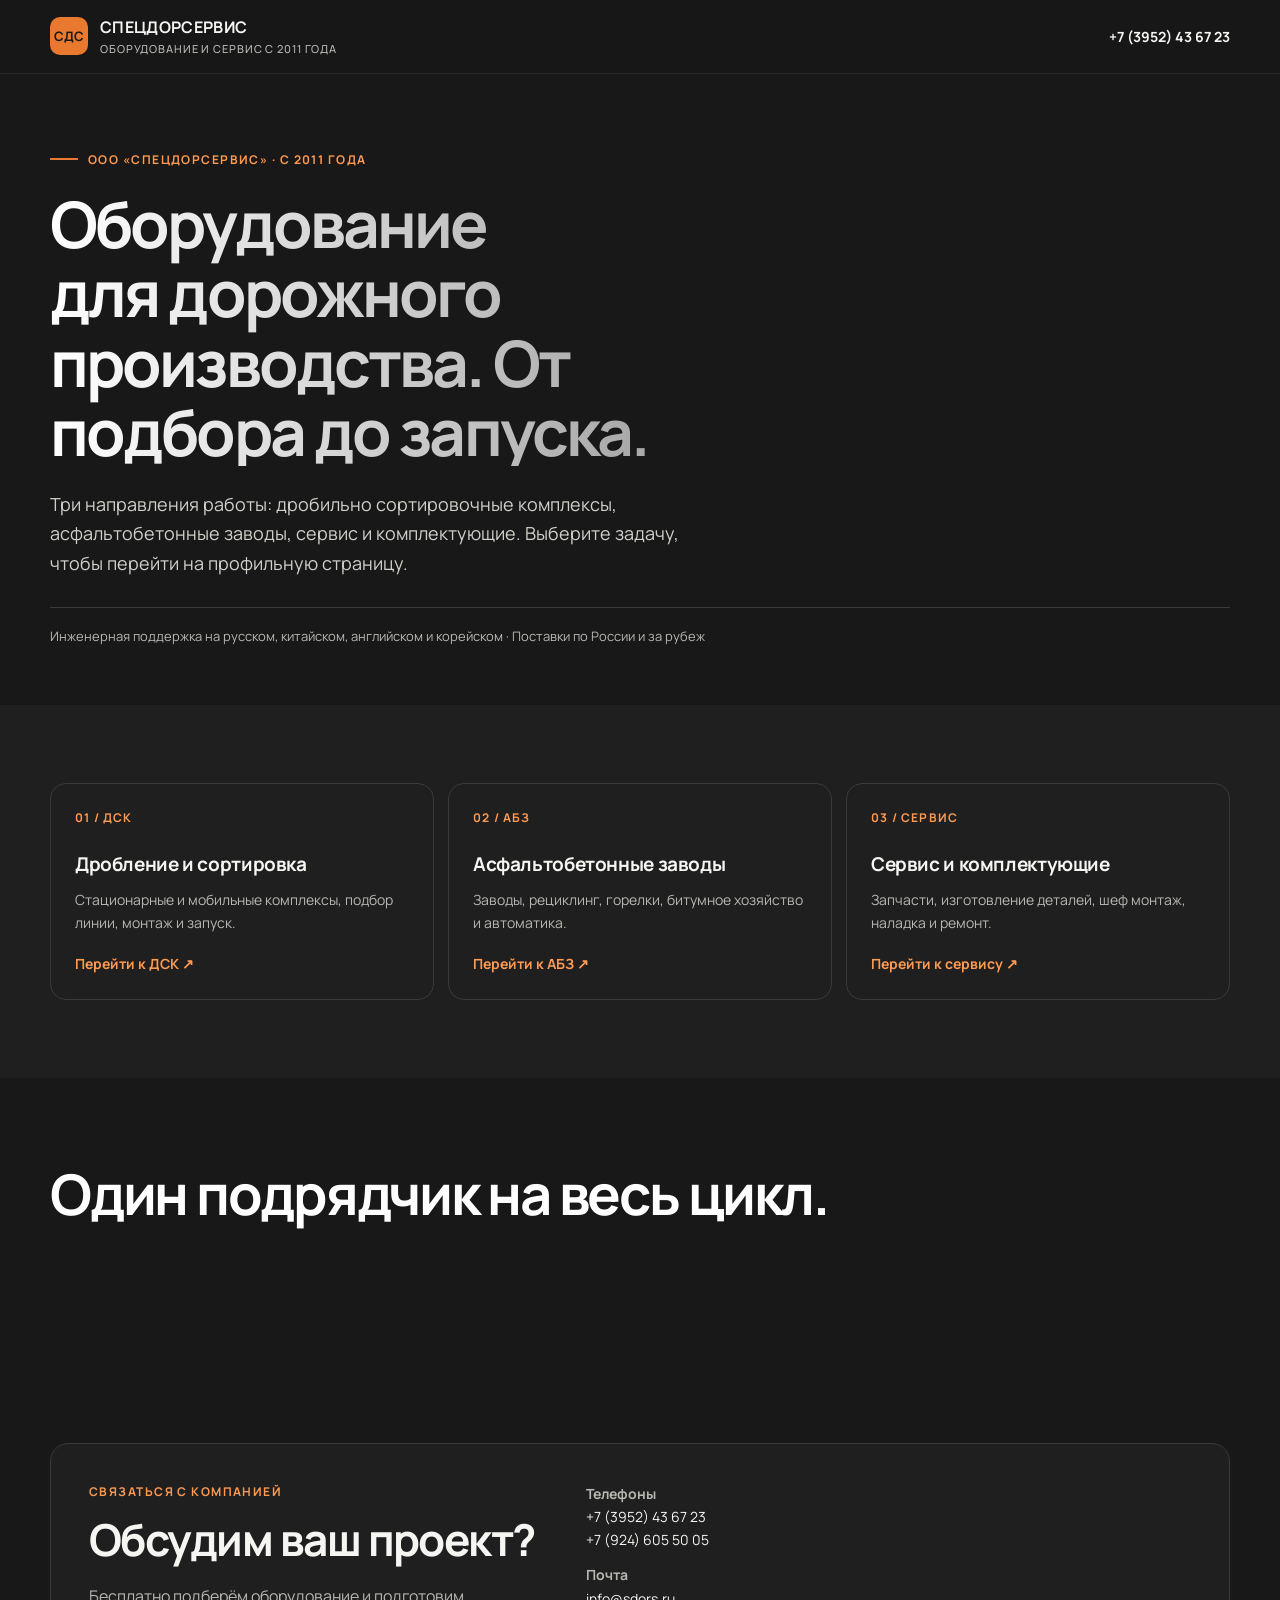
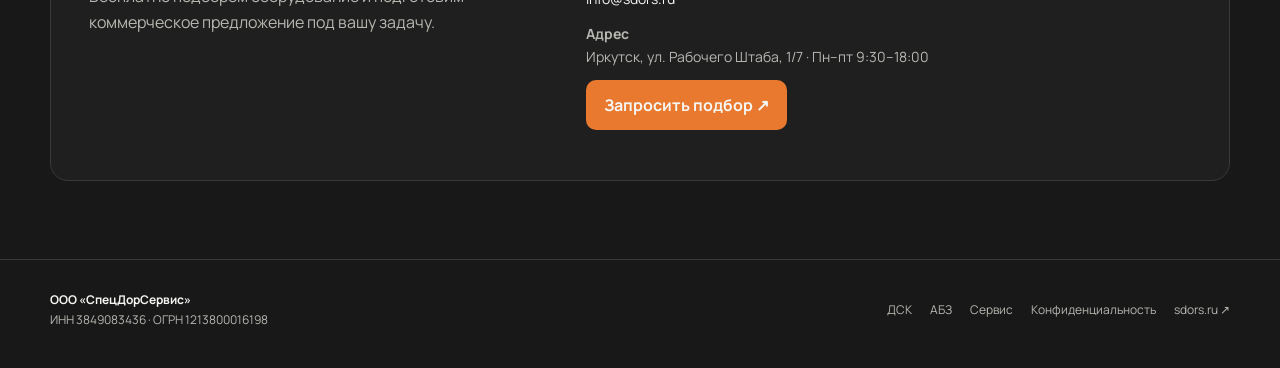
==== index.html @ f6356c72 "Add files via upload" ====
<!doctype html><html lang="ru"><head><meta charset="utf-8"><meta name="viewport" content="width=device-width,initial-scale=1"><title>СпецДорСервис | Оборудование и сервис</title><meta name="description" content="Оборудование для АБЗ и ДСК из Китая под ключ. Подбор, поставка, монтаж и сервис."><meta name="theme-color" content="#181818"><link rel="icon" href="assets/favicon.svg" type="image/svg+xml"><link rel="stylesheet" href="assets/styles.css"></head><body><a class="skip" href="#main">Перейти к содержанию</a><header class="nav-shell"><div class="wrap nav"><a class="brand" href="index.html"><span class="brand-mark">СДС</span><span>СПЕЦДОРСЕРВИС<small>ОБОРУДОВАНИЕ И СЕРВИС С 2011 ГОДА</small></span></a><a class="nav-contact" href="tel:+73952436723">+7 (3952) 43 67 23</a></div></header><main id="main"><section class="hero"><div class="wrap"><p class="eyebrow">ООО «СпецДорСервис» · С 2011 года</p><h1>Оборудование для дорожного производства. От подбора до запуска.</h1><p class="lead">Три направления работы: дробильно сортировочные комплексы, асфальтобетонные заводы, сервис и комплектующие. Выберите задачу, чтобы перейти на профильную страницу.</p><div class="proof">Инженерная поддержка на русском, китайском, английском и корейском · Поставки по России и за рубеж</div></div></section><section class="section alt"><div class="wrap"><div class="grid-4" style="grid-template-columns:repeat(3,minmax(0,1fr))"><a class="feature" href="dsk.html"><div class="feature-number">01 / ДСК</div><h3>Дробление и сортировка</h3><p>Стационарные и мобильные комплексы, подбор линии, монтаж и запуск.</p><p style="color:var(--accent2);margin-top:18px;font-weight:700">Перейти к ДСК ↗</p></a><a class="feature" href="abz.html"><div class="feature-number">02 / АБЗ</div><h3>Асфальтобетонные заводы</h3><p>Заводы, рециклинг, горелки, битумное хозяйство и автоматика.</p><p style="color:var(--accent2);margin-top:18px;font-weight:700">Перейти к АБЗ ↗</p></a><a class="feature" href="service.html"><div class="feature-number">03 / СЕРВИС</div><h3>Сервис и комплектующие</h3><p>Запчасти, изготовление деталей, шеф монтаж, наладка и ремонт.</p><p style="color:var(--accent2);margin-top:18px;font-weight:700">Перейти к сервису ↗</p></a></div></div></section><section class="tagline"><div class="wrap"><p class="tagline-text"><span>Один</span> <span>подрядчик</span> <span>на</span> <span>весь</span> <span>цикл.</span></p></div></section><section class="section"><div class="wrap"><div class="contact-panel"><div><div class="kicker">Связаться с компанией</div><h2>Обсудим ваш проект?</h2><p style="color:var(--muted)">Бесплатно подберём оборудование и подготовим коммерческое предложение под вашу задачу.</p></div><div class="contact-details"><p><strong>Телефоны</strong><br><a href="tel:+73952436723">+7 (3952) 43 67 23</a><br><a href="tel:+79246055005">+7 (924) 605 50 05</a></p><p><strong>Почта</strong><br><a href="mailto:info@sdors.ru">info@sdors.ru</a></p><p><strong>Адрес</strong><br>Иркутск, ул. Рабочего Штаба, 1/7 · Пн–пт 9:30–18:00</p><p><a class="btn" href="mailto:info@sdors.ru?subject=Запрос%20на%20подбор%20оборудования">Запросить подбор ↗</a></p></div></div></div></section></main><footer class="footer"><div class="wrap footer-inner"><div><div class="footer-brand">ООО «СпецДорСервис»</div><div>ИНН 3849083436 · ОГРН 1213800016198</div></div><div class="footer-links"><a href="dsk.html">ДСК</a><a href="abz.html">АБЗ</a><a href="service.html">Сервис</a><a href="privacy.html">Конфиденциальность</a><a href="https://sdors.ru" target="_blank" rel="noopener noreferrer">sdors.ru ↗</a></div></div></footer><script src="assets/site.js" defer></script></body></html>
---- assets/styles.css ----
@import url('https://fonts.googleapis.com/css2?family=Manrope:wght@400;500;600;700&display=swap');
:root{--bg:#181818;--panel:#1f1f1f;--panel2:#272727;--text:#f5f5f2;--muted:#b7b7b2;--line:#3a3a38;--accent:#e8792e;--accent2:#ff9a50;--max:1180px}
*{box-sizing:border-box}html{scroll-behavior:smooth;scroll-padding-top:90px}body{margin:0;background:var(--bg);color:var(--text);font-family:Manrope, sans-serif;font-size:16px;line-height:1.65}a{color:inherit;text-decoration:none}button,input,textarea,select{font:inherit}button,a{ -webkit-tap-highlight-color:transparent}.skip{position:absolute;left:-999px;top:8px;background:#fff;color:#000;padding:12px;z-index:99}.skip:focus{left:8px}.wrap{width:min(calc(100% - 40px),var(--max));margin-inline:auto}.nav-shell{position:sticky;top:0;z-index:20;padding:14px 0;background:rgba(24,24,24,.92);backdrop-filter:blur(16px);border-bottom:1px solid rgba(255,255,255,.06)}.nav{display:flex;align-items:center;justify-content:space-between;gap:24px}.brand{display:flex;align-items:center;gap:12px;font-weight:700;letter-spacing:.02em}.brand-mark{width:38px;height:38px;border-radius:10px;background:var(--accent);display:grid;place-items:center;color:#181818;font-size:13px;font-weight:700}.brand small{display:block;color:var(--muted);font-size:11px;font-weight:500;letter-spacing:.08em}.nav-links{display:flex;align-items:center;gap:26px;color:#d2d2cd;font-size:14px}.nav-links a:hover,.footer-links a:hover{color:var(--accent2)}.nav-contact{font-size:14px;font-weight:700;white-space:nowrap}.menu-toggle{display:none;border:1px solid var(--line);background:var(--panel);color:var(--text);border-radius:999px;padding:10px 14px}.hero{padding:76px 0 58px}.hero-grid{display:grid;grid-template-columns:1.03fr .97fr;gap:56px;align-items:center}.eyebrow{display:flex;align-items:center;gap:10px;color:var(--accent2);font-size:12px;font-weight:700;letter-spacing:.12em;text-transform:uppercase;margin:0 0 20px}.eyebrow:before{content:"";width:28px;height:2px;background:var(--accent)}h1,h2,h3,p{margin-top:0}h1{font-size:clamp(40px,5.4vw,64px);line-height:1.08;letter-spacing:-.045em;font-weight:700;max-width:680px;text-wrap:balance;margin-bottom:24px;background:linear-gradient(90deg,#fff,#9b9b9b);-webkit-background-clip:text;background-clip:text;color:transparent}h2{font-size:clamp(30px,3.8vw,44px);line-height:1.15;letter-spacing:-.035em;font-weight:700;text-wrap:balance;margin-bottom:18px}h3{font-size:19px;line-height:1.35;letter-spacing:-.02em;margin-bottom:10px}.lead{max-width:650px;color:#d0d0ca;font-size:18px;line-height:1.65;margin-bottom:28px}.actions{display:flex;gap:12px;align-items:center;flex-wrap:wrap}.btn{display:inline-flex;align-items:center;justify-content:center;gap:10px;border:0;border-radius:10px;padding:12px 18px;background:var(--accent);color:#191919;font-weight:700;font-size:16px;transition:transform 700ms cubic-bezier(.32,.72,0,1),background 700ms cubic-bezier(.32,.72,0,1)}.btn:hover{background:var(--accent2);transform:translateY(-2px)}.btn:active{transform:scale(.98)}.btn:focus-visible,a:focus-visible,input:focus-visible,textarea:focus-visible,button:focus-visible{outline:3px solid var(--accent2);outline-offset:3px}.proof{margin-top:28px;padding-top:18px;border-top:1px solid var(--line);color:var(--muted);font-size:13px}.hero-visual{position:relative;min-width:0}.hero-visual img{display:block;width:100%;aspect-ratio:1.06/1;object-fit:cover;border-radius:16px}.image-note{position:absolute;left:18px;right:18px;bottom:18px;background:rgba(24,24,24,.92);padding:16px 18px;border-radius:12px;font-size:13px;color:#e2e2dc;backdrop-filter:blur(12px)}.image-note strong{display:block;color:white;font-size:15px;margin-bottom:3px}.section{padding:78px 0}.section.alt{background:#1f1f1f}.section-head{max-width:700px;margin-bottom:36px}.section-head p{color:var(--muted);max-width:620px}.kicker{color:var(--accent2);font-size:12px;font-weight:700;letter-spacing:.12em;text-transform:uppercase;margin-bottom:12px}.grid-4{display:grid;grid-template-columns:repeat(4,minmax(0,1fr));gap:14px}.feature{padding:24px;background:var(--panel);border:1px solid var(--line);border-radius:16px;min-height:210px}.feature-number{color:var(--accent2);font-size:12px;font-weight:700;letter-spacing:.1em;margin-bottom:24px}.feature p{color:var(--muted);font-size:14px;margin-bottom:0}.tagline{padding:82px 0}.tagline-text{font-size:clamp(32px,4.7vw,56px);line-height:1.2;letter-spacing:-.04em;font-weight:700;max-width:900px;text-wrap:balance}.tagline-text span{color:#fff;opacity:.3;transition:opacity 800ms cubic-bezier(.32,.72,0,1)}.tagline-text span.lit{opacity:1}.steps{display:grid;grid-template-columns:repeat(3,minmax(0,1fr));gap:18px}.step{padding:24px 0;border-top:1px solid var(--line)}.step-no{font-size:13px;color:var(--accent2);font-weight:700;margin-bottom:24px}.step p{color:var(--muted);font-size:14px}.project-box{display:grid;grid-template-columns:.65fr 1.35fr;gap:36px;padding:34px;border-radius:16px;background:var(--panel2);align-items:start}.project-box p{color:#d0d0ca;margin:0}.faq-list{max-width:900px}.faq-item{border-bottom:1px solid var(--line)}.faq-item summary{cursor:pointer;list-style:none;padding:20px 42px 20px 0;position:relative;font-weight:600}.faq-item summary::-webkit-details-marker{display:none}.faq-item summary:after{content:"+";position:absolute;right:4px;top:17px;font-size:24px;color:var(--accent2)}.faq-item[open] summary:after{content:"−"}.faq-item p{color:var(--muted);max-width:780px;padding:0 0 20px;margin:0}.contact-panel{display:grid;grid-template-columns:.85fr 1.15fr;gap:50px;background:var(--panel);border:1px solid var(--line);border-radius:18px;padding:38px}.contact-details{color:var(--muted);font-size:14px}.contact-details a{color:var(--text)}.contact-details p{margin-bottom:12px}.form-grid{display:grid;grid-template-columns:1fr 1fr;gap:14px}.field{display:flex;flex-direction:column;gap:7px}.field.full{grid-column:1/-1}.field label{font-size:13px;color:#d7d7d1}.field input,.field textarea{width:100%;background:#131313;color:var(--text);border:1px solid #4a4a46;border-radius:9px;padding:12px 13px}.field textarea{min-height:100px;resize:vertical}.form-note{color:var(--muted);font-size:12px;margin:12px 0 18px}.form-status{font-size:13px;color:var(--accent2);margin-top:12px}.footer{padding:30px 0 38px;border-top:1px solid var(--line);color:var(--muted);font-size:12px}.footer-inner{display:flex;justify-content:space-between;gap:24px;align-items:center}.footer-links{display:flex;gap:18px;flex-wrap:wrap}.footer-brand{color:var(--text);font-weight:700}.mobile-cta{display:none}
.reveal{opacity:0;transform:translateY(32px);filter:blur(4px);transition:opacity 850ms cubic-bezier(.32,.72,0,1),transform 850ms cubic-bezier(.32,.72,0,1),filter 850ms cubic-bezier(.32,.72,0,1)}.reveal.visible{opacity:1;transform:translateY(0);filter:blur(0)}
@media(max-width:900px){.hero-grid{grid-template-columns:1fr;gap:32px}.hero-visual{max-width:720px}.grid-4{grid-template-columns:repeat(2,minmax(0,1fr))}.project-box{grid-template-columns:1fr;gap:12px}.contact-panel{grid-template-columns:1fr;gap:26px}.hero{padding-top:54px}}
@media(max-width:680px){.wrap{width:min(calc(100% - 32px),var(--max))}.nav-contact{display:none}.menu-toggle{display:inline-flex}.nav-links{display:none;position:absolute;left:16px;right:16px;top:72px;padding:22px;background:#181818;border:1px solid var(--line);border-radius:16px;flex-direction:column;align-items:stretch;gap:18px}.nav-links.open{display:flex}.hero{padding:42px 0 40px}.lead{font-size:16px}.section{padding:58px 0}.grid-4{grid-template-columns:1fr}.feature{min-height:0}.feature-number{margin-bottom:12px}.steps{grid-template-columns:1fr;gap:8px}.step{padding:18px 0}.contact-panel{padding:22px}.form-grid{grid-template-columns:1fr}.field.full{grid-column:auto}.footer-inner{align-items:flex-start;flex-direction:column}.mobile-cta{display:block;position:fixed;bottom:12px;left:12px;right:12px;z-index:19;text-align:center;box-shadow:0 8px 28px rgba(0,0,0,.3)}body{padding-bottom:68px}}
@media(prefers-reduced-motion:reduce){html{scroll-behavior:auto}.reveal,.tagline-text span,.btn{transition:none}.reveal{opacity:1;transform:none;filter:none}}
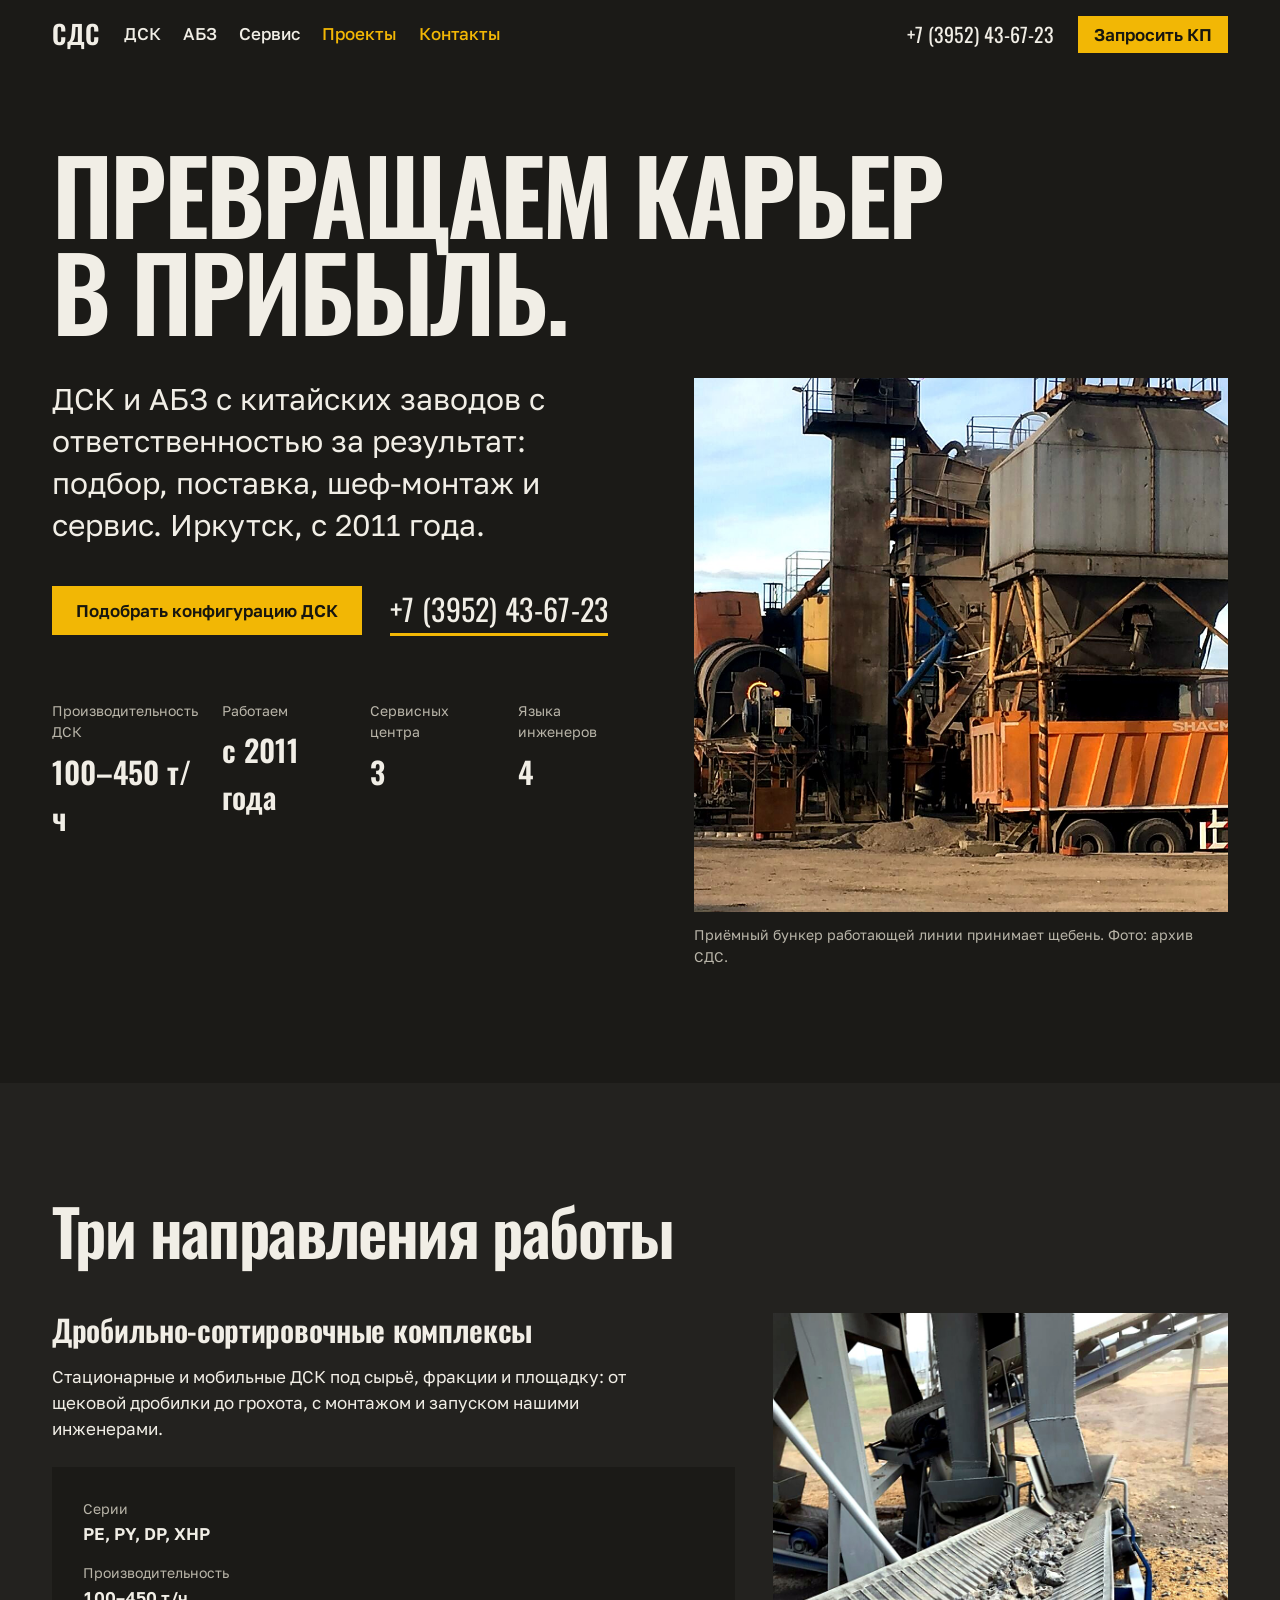
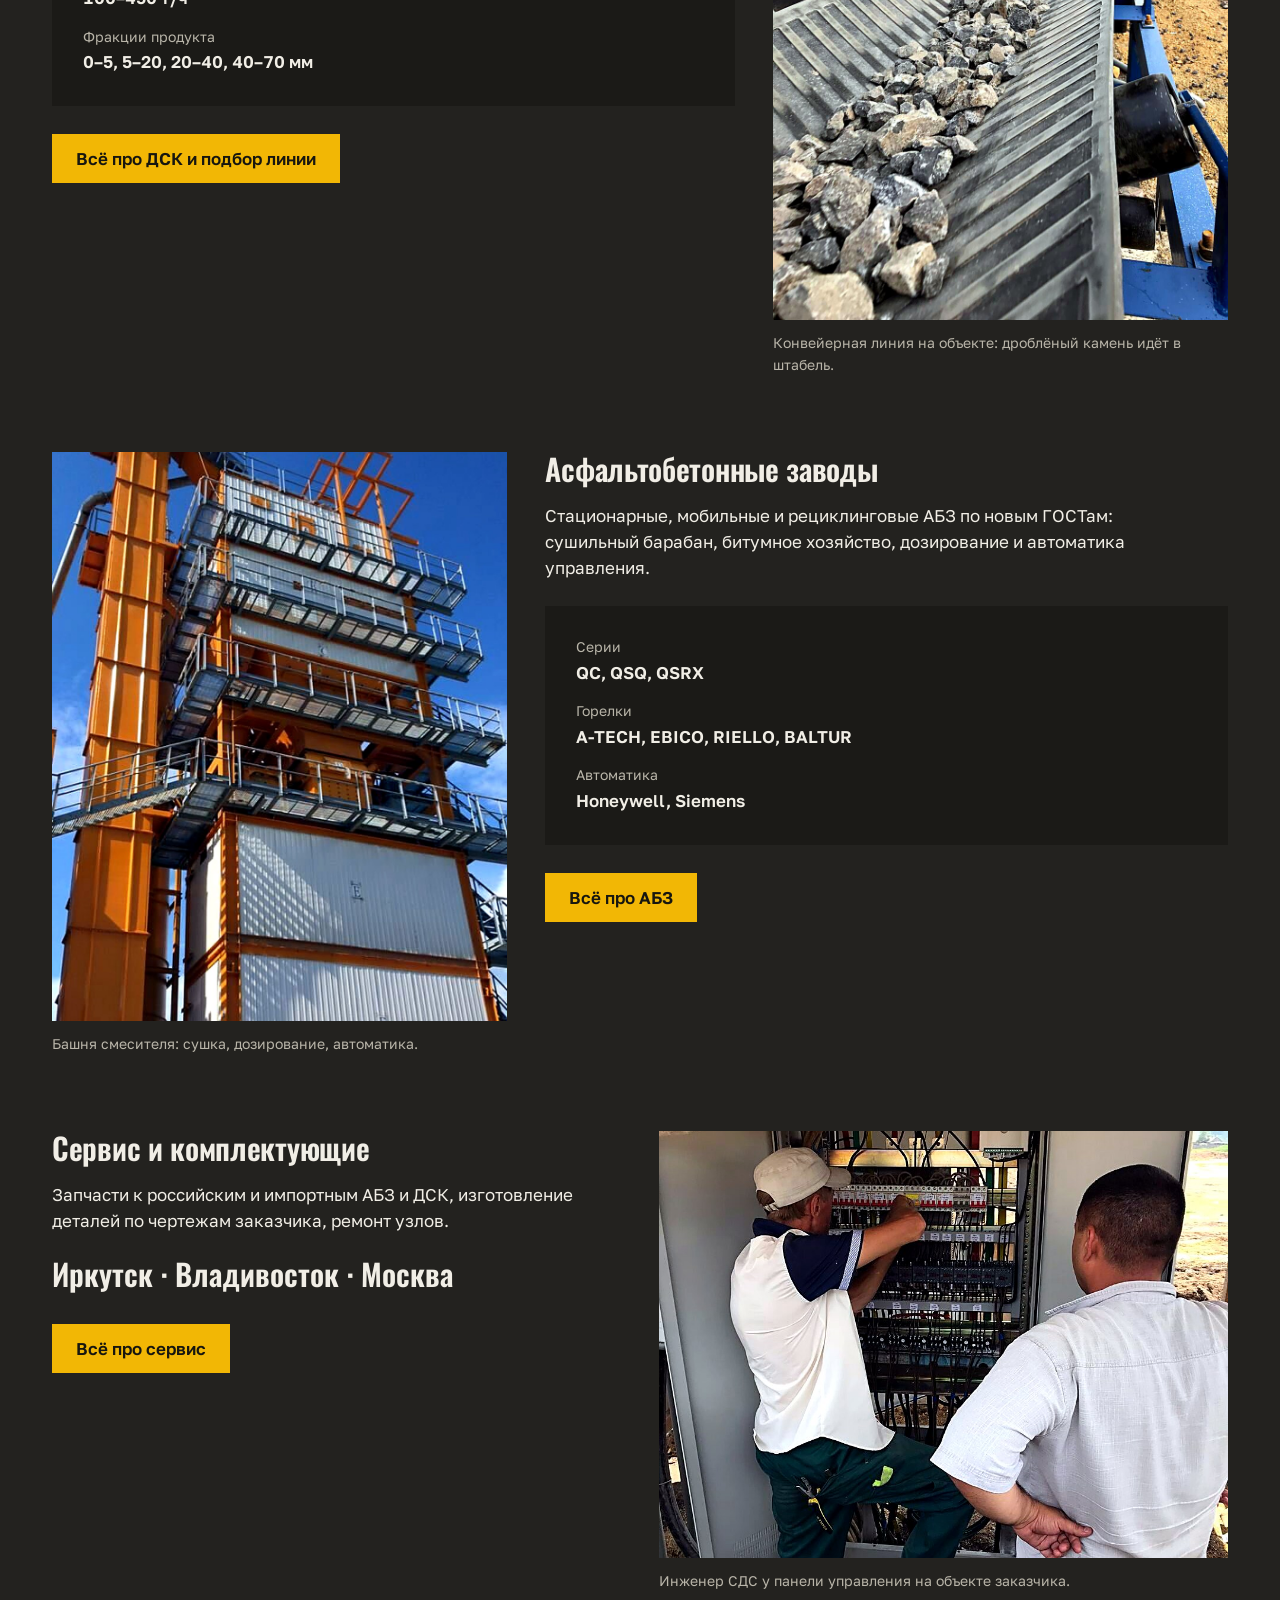
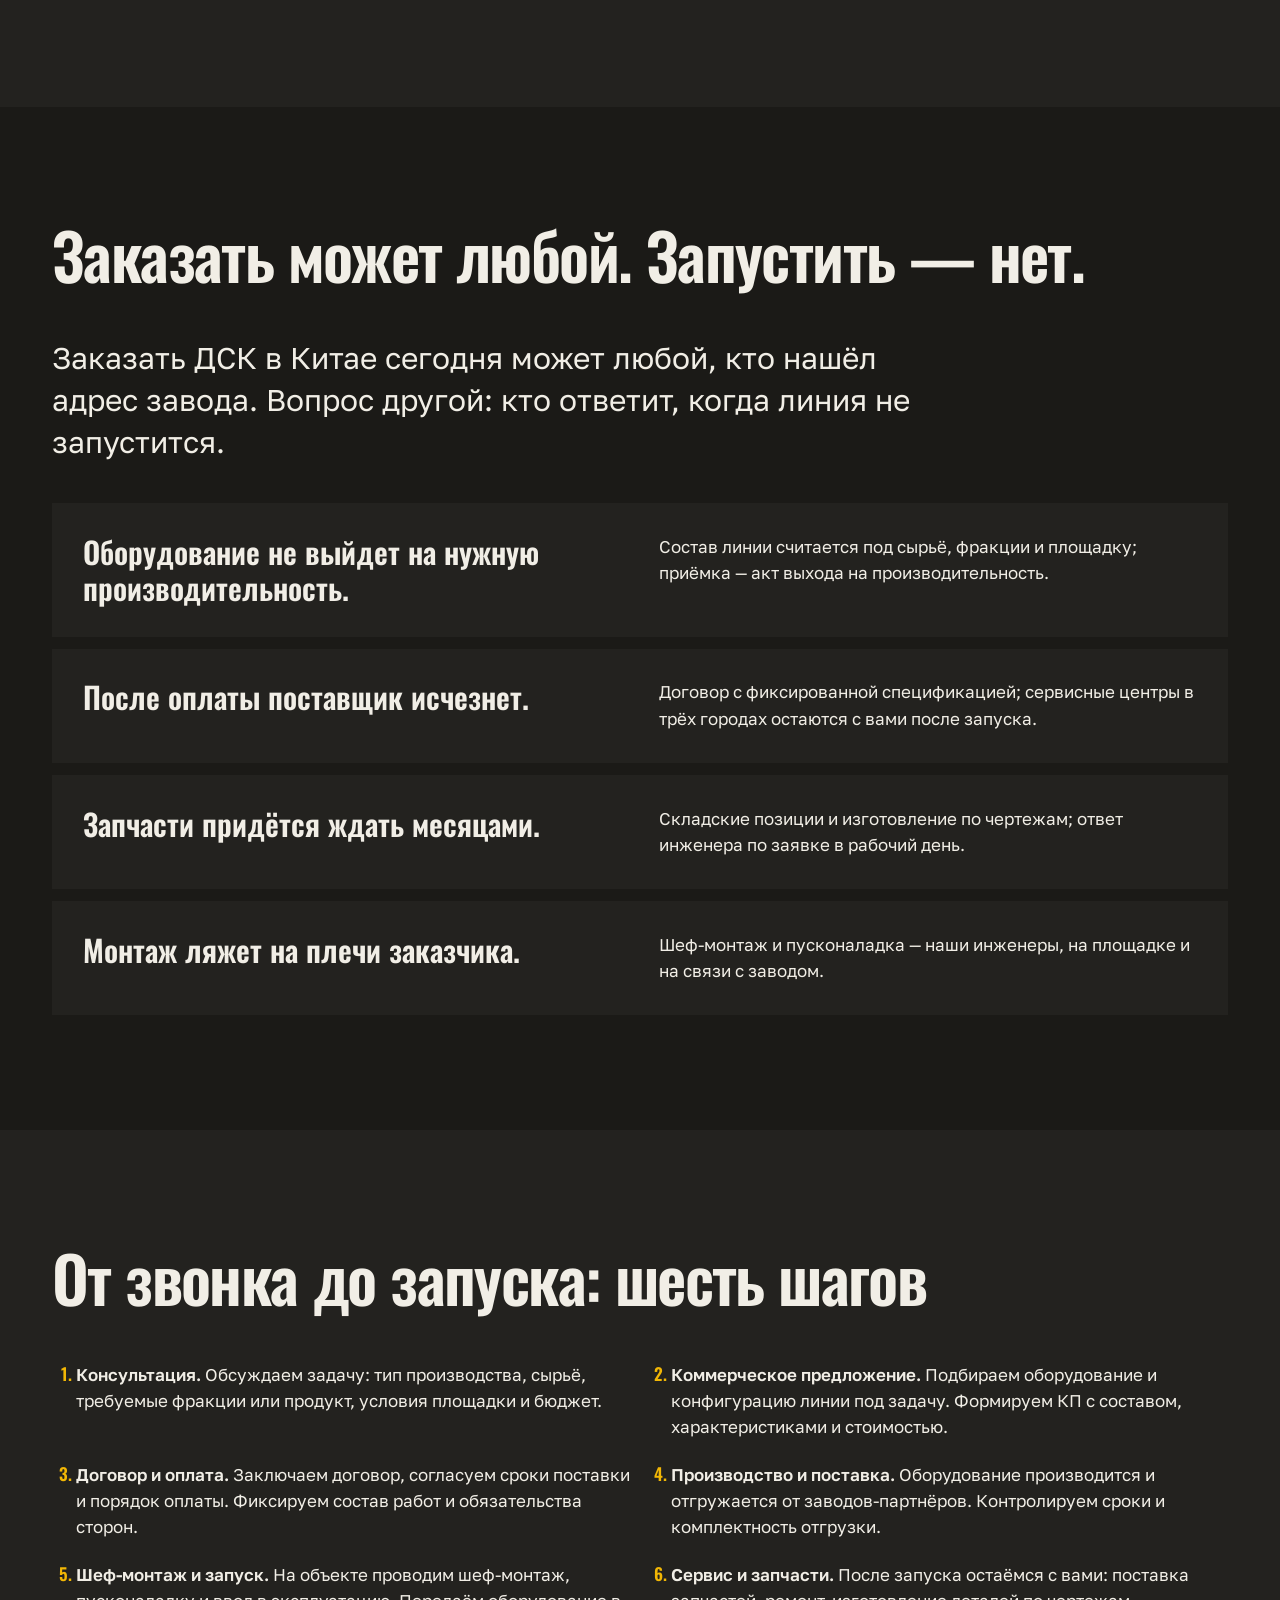
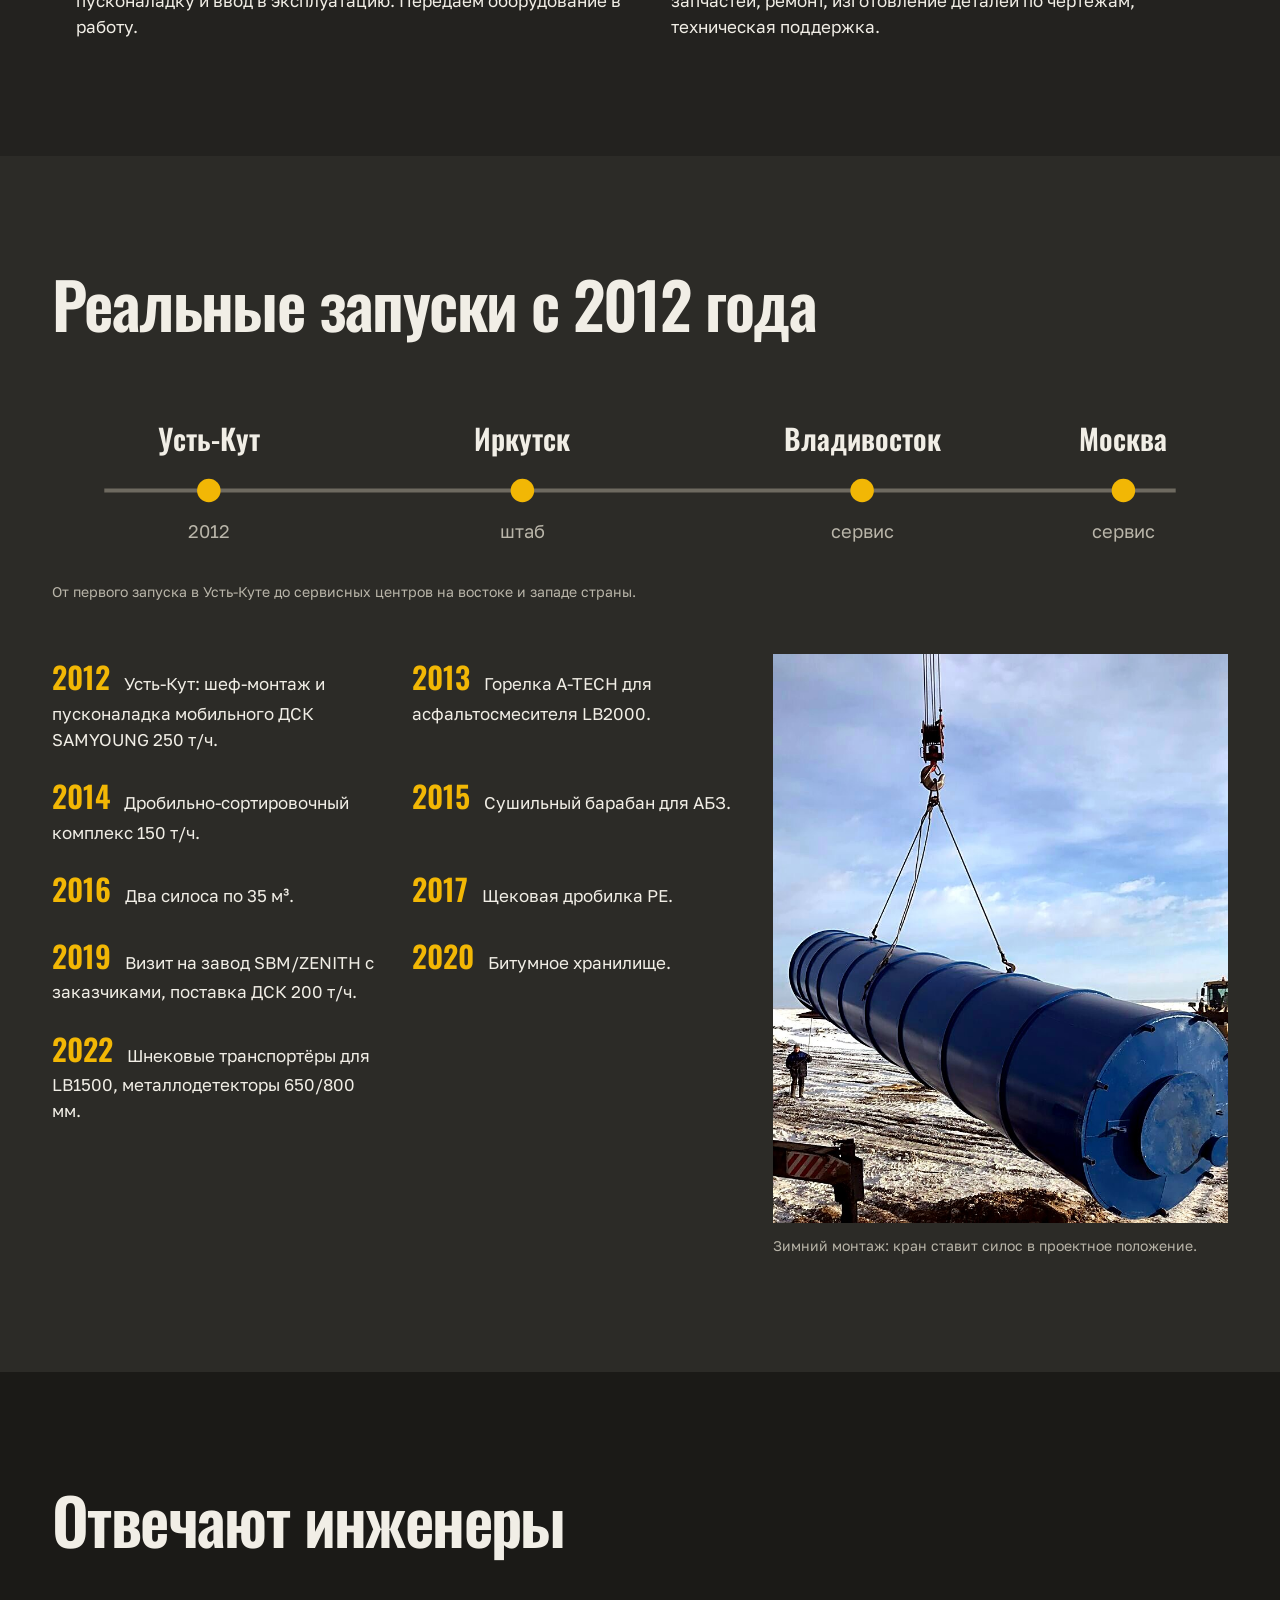
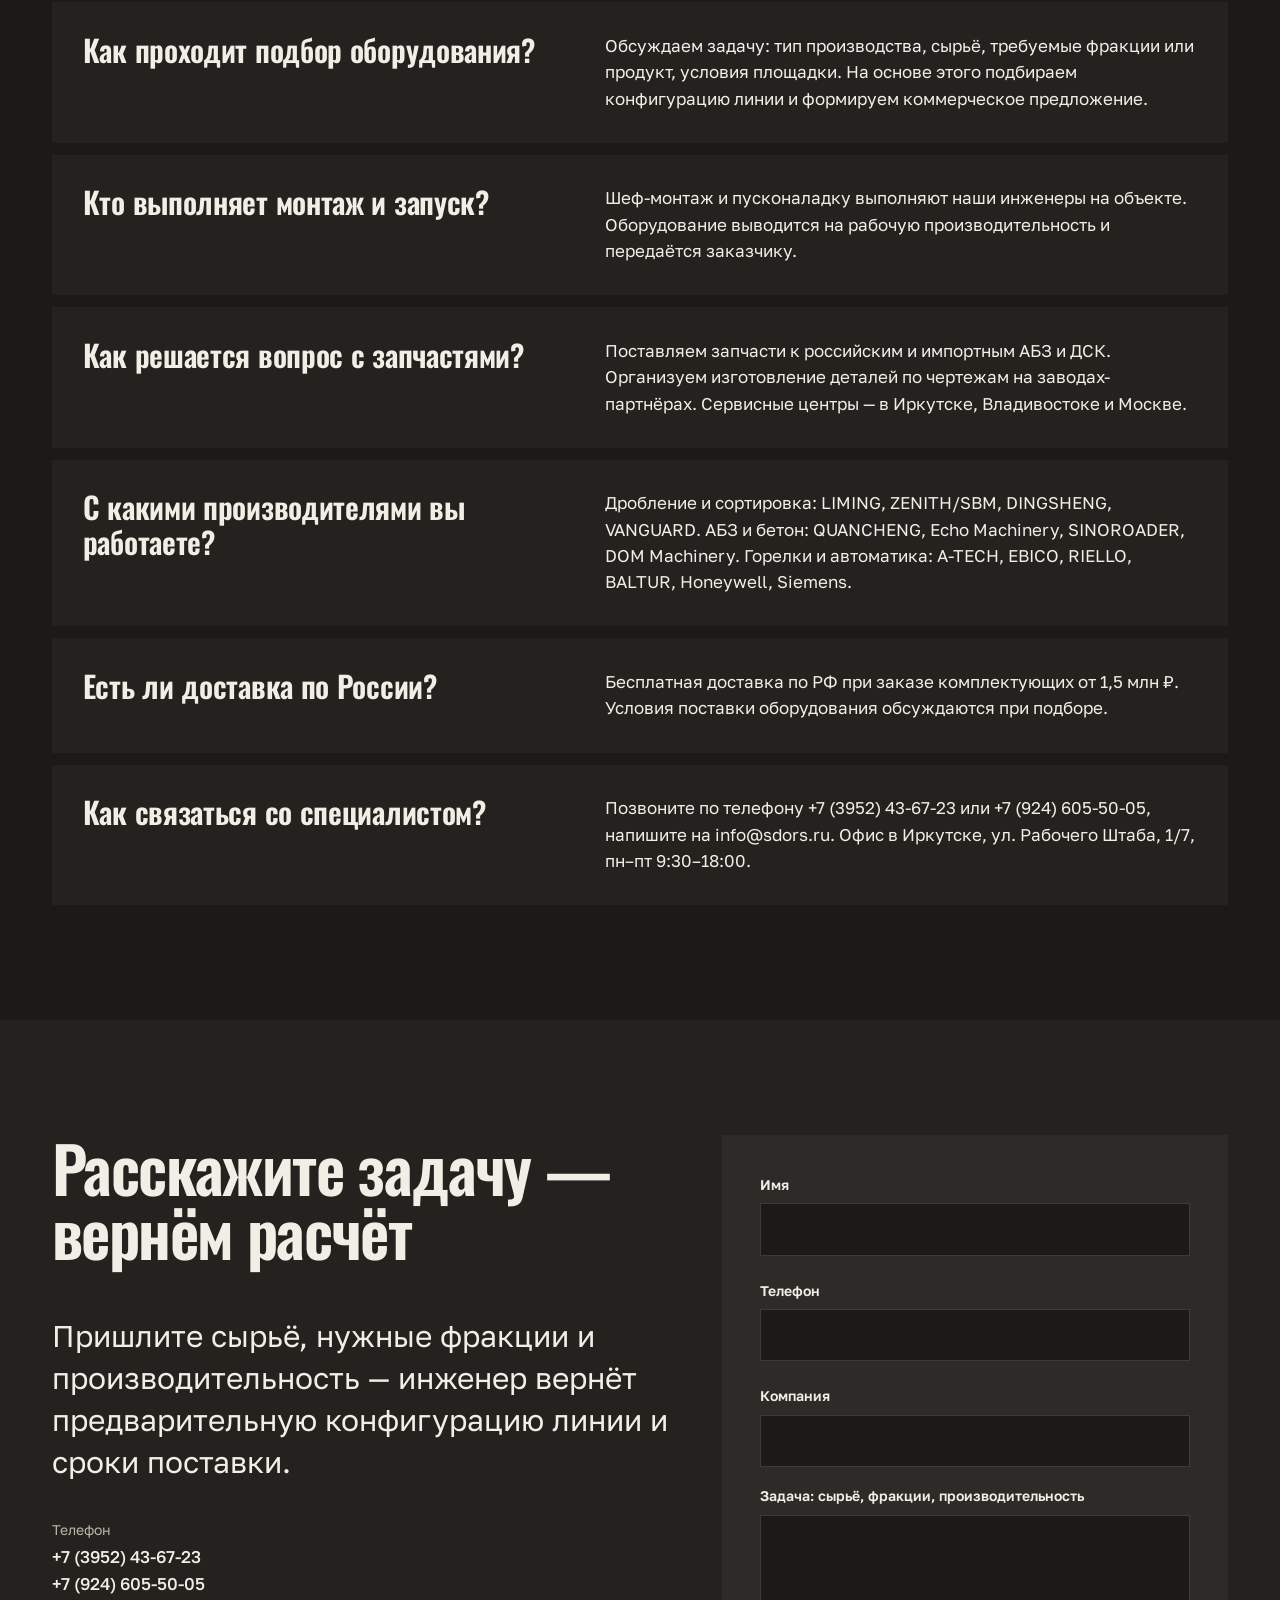
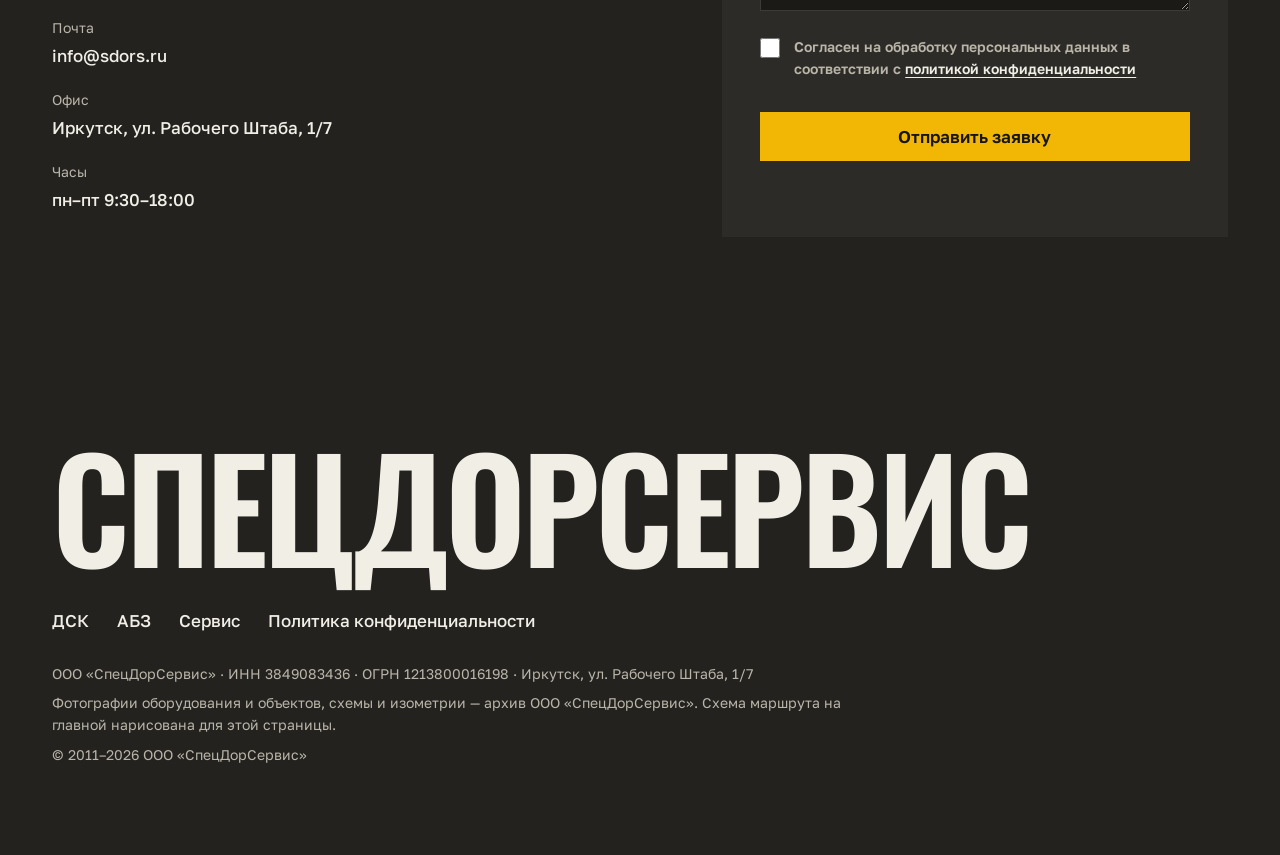
==== commit 1f96272b: "Import from zip" ====
--- a/index.html
+++ b/index.html
@@ -1 +1,213 @@
-<!doctype html><html lang="ru"><head><meta charset="utf-8"><meta name="viewport" content="width=device-width,initial-scale=1"><title>СпецДорСервис | Оборудование и сервис</title><meta name="description" content="Оборудование для АБЗ и ДСК из Китая под ключ. Подбор, поставка, монтаж и сервис."><meta name="theme-color" content="#181818"><link rel="icon" href="assets/favicon.svg" type="image/svg+xml"><link rel="stylesheet" href="assets/styles.css"></head><body><a class="skip" href="#main">Перейти к содержанию</a><header class="nav-shell"><div class="wrap nav"><a class="brand" href="index.html"><span class="brand-mark">СДС</span><span>СПЕЦДОРСЕРВИС<small>ОБОРУДОВАНИЕ И СЕРВИС С 2011 ГОДА</small></span></a><a class="nav-contact" href="tel:+73952436723">+7 (3952) 43 67 23</a></div></header><main id="main"><section class="hero"><div class="wrap"><p class="eyebrow">ООО «СпецДорСервис» · С 2011 года</p><h1>Оборудование для дорожного производства. От подбора до запуска.</h1><p class="lead">Три направления работы: дробильно сортировочные комплексы, асфальтобетонные заводы, сервис и комплектующие. Выберите задачу, чтобы перейти на профильную страницу.</p><div class="proof">Инженерная поддержка на русском, китайском, английском и корейском · Поставки по России и за рубеж</div></div></section><section class="section alt"><div class="wrap"><div class="grid-4" style="grid-template-columns:repeat(3,minmax(0,1fr))"><a class="feature" href="dsk.html"><div class="feature-number">01 / ДСК</div><h3>Дробление и сортировка</h3><p>Стационарные и мобильные комплексы, подбор линии, монтаж и запуск.</p><p style="color:var(--accent2);margin-top:18px;font-weight:700">Перейти к ДСК ↗</p></a><a class="feature" href="abz.html"><div class="feature-number">02 / АБЗ</div><h3>Асфальтобетонные заводы</h3><p>Заводы, рециклинг, горелки, битумное хозяйство и автоматика.</p><p style="color:var(--accent2);margin-top:18px;font-weight:700">Перейти к АБЗ ↗</p></a><a class="feature" href="service.html"><div class="feature-number">03 / СЕРВИС</div><h3>Сервис и комплектующие</h3><p>Запчасти, изготовление деталей, шеф монтаж, наладка и ремонт.</p><p style="color:var(--accent2);margin-top:18px;font-weight:700">Перейти к сервису ↗</p></a></div></div></section><section class="tagline"><div class="wrap"><p class="tagline-text"><span>Один</span> <span>подрядчик</span> <span>на</span> <span>весь</span> <span>цикл.</span></p></div></section><section class="section"><div class="wrap"><div class="contact-panel"><div><div class="kicker">Связаться с компанией</div><h2>Обсудим ваш проект?</h2><p style="color:var(--muted)">Бесплатно подберём оборудование и подготовим коммерческое предложение под вашу задачу.</p></div><div class="contact-details"><p><strong>Телефоны</strong><br><a href="tel:+73952436723">+7 (3952) 43 67 23</a><br><a href="tel:+79246055005">+7 (924) 605 50 05</a></p><p><strong>Почта</strong><br><a href="mailto:info@sdors.ru">info@sdors.ru</a></p><p><strong>Адрес</strong><br>Иркутск, ул. Рабочего Штаба, 1/7 · Пн–пт 9:30–18:00</p><p><a class="btn" href="mailto:info@sdors.ru?subject=Запрос%20на%20подбор%20оборудования">Запросить подбор ↗</a></p></div></div></div></section></main><footer class="footer"><div class="wrap footer-inner"><div><div class="footer-brand">ООО «СпецДорСервис»</div><div>ИНН 3849083436 · ОГРН 1213800016198</div></div><div class="footer-links"><a href="dsk.html">ДСК</a><a href="abz.html">АБЗ</a><a href="service.html">Сервис</a><a href="privacy.html">Конфиденциальность</a><a href="https://sdors.ru" target="_blank" rel="noopener noreferrer">sdors.ru ↗</a></div></div></footer><script src="assets/site.js" defer></script></body></html>+<!DOCTYPE html>
+<html lang="ru">
+<head>
+<meta charset="utf-8">
+<meta name="viewport" content="width=device-width, initial-scale=1">
+<title>СпецДорСервис — ДСК и АБЗ из Китая с подбором, монтажом и сервисом</title>
+<meta name="description" content="Подбор, прямая поставка, шеф-монтаж и сервис дробильно-сортировочных комплексов и асфальтобетонных заводов. Иркутск, с 2011 года.">
+<meta name="theme-color" content="#1B1A17">
+<meta property="og:type" content="website">
+<meta property="og:locale" content="ru_RU">
+<meta property="og:title" content="СпецДорСервис — ДСК и АБЗ из Китая с подбором, монтажом и сервисом">
+<meta property="og:description" content="Подбор, прямая поставка, шеф-монтаж и сервис дробильно-сортировочных комплексов и асфальтобетонных заводов. Иркутск, с 2011 года.">
+<link rel="icon" type="image/svg+xml" href="favicon.svg">
+<link rel="preconnect" href="https://fonts.googleapis.com">
+<link rel="preconnect" href="https://fonts.gstatic.com" crossorigin>
+<link href="https://fonts.googleapis.com/css2?family=Oswald:wght@500;600&family=Golos+Text:wght@400;500;600&display=swap" rel="stylesheet">
+<link rel="stylesheet" href="styles.css">
+</head>
+<body>
+<header class="nav">
+  <div class="wrap nav-in">
+    <a class="wordmark" href="index.html" aria-label="СДС — на главную">СДС</a>
+    <nav aria-label="Разделы сайта">
+      <a href="dsk/">ДСК</a>
+      <a href="abz/">АБЗ</a>
+      <a href="service/">Сервис</a>
+      <a href="index.html#history" aria-current="page">Проекты</a>
+      <a href="#contact" aria-current="page">Контакты</a>
+    </nav>
+    <a class="nav-tel" href="tel:+73952436723">+7 (3952) 43-67-23</a>
+    <a class="btn btn-small" href="#contact">Запросить КП</a>
+  </div>
+</header>
+<main id="top">
+
+<section class="hero" aria-labelledby="h1">
+  <div class="wrap hero-in">
+    <h1 id="h1">Превращаем карьер в&nbsp;прибыль.</h1>
+    <div class="hero-text">
+      <p class="support">ДСК и АБЗ с китайских заводов с ответственностью за результат: подбор, поставка, шеф-монтаж и сервис. Иркутск, с 2011 года.</p>
+      <div class="hero-actions">
+        <a class="btn" href="dsk/#selector">Подобрать конфигурацию ДСК</a>
+        <a class="tel" href="tel:+73952436723">+7 (3952) 43-67-23</a>
+      </div>
+      <dl class="plate-passport"><div><dt>Производительность ДСК</dt><dd>100–450 т/ч</dd></div><div><dt>Работаем</dt><dd>с 2011 года</dd></div><div><dt>Сервисных центра</dt><dd>3</dd></div><div><dt>Языка инженеров</dt><dd>4</dd></div></dl>
+    </div>
+    <figure class="hero-fig">
+      <img class="photo" src="assets/img/S284_hero.jpg" width="1280" height="960" alt="Работающий завод: оранжевый самосвал выгружает щебень в приёмный бункер агрегата" fetchpriority="high">
+      <figcaption>Приёмный бункер работающей линии принимает щебень. Фото: архив СДС.</figcaption>
+    </figure>
+  </div>
+</section>
+
+<section id="directions" class="section section-tone" aria-labelledby="h-dir">
+  <div class="wrap">
+    <h2 id="h-dir">Три направления работы</h2>
+
+    <article class="dir dir-a">
+      <div>
+        <h3><a href="dsk/">Дробильно-сортировочные комплексы</a></h3>
+        <p>Стационарные и мобильные ДСК под сырьё, фракции и площадку: от щековой дробилки до грохота, с монтажом и запуском нашими инженерами.</p>
+        <dl class="specs">
+          <div><dt>Серии</dt><dd>PE, PY, DP, XHP</dd></div>
+          <div><dt>Производительность</dt><dd>100–450 т/ч</dd></div>
+          <div><dt>Фракции продукта</dt><dd>0–5, 5–20, 20–40, 40–70 мм</dd></div>
+        </dl>
+        <a class="btn" href="dsk/">Всё про ДСК и подбор линии</a>
+      </div>
+      <figure class="dir-fig">
+        <img class="photo" src="assets/img/S328_dsk.jpg" width="960" height="1280" alt="Конвейерная линия перевозит дроблёный камень вдоль комплекса" loading="lazy">
+        <figcaption>Конвейерная линия на объекте: дроблёный камень идёт в штабель.</figcaption>
+      </figure>
+    </article>
+
+    <article class="dir dir-b">
+      <figure class="dir-fig">
+        <img class="photo photo-top" src="assets/img/S179_abz.jpg" width="1008" height="1792" alt="Высокая башня асфальтобетонного завода с лестницами и площадками обслуживания" loading="lazy">
+        <figcaption>Башня смесителя: сушка, дозирование, автоматика.</figcaption>
+      </figure>
+      <div>
+        <h3><a href="abz/">Асфальтобетонные заводы</a></h3>
+        <p>Стационарные, мобильные и рециклинговые АБЗ по новым ГОСТам: сушильный барабан, битумное хозяйство, дозирование и автоматика управления.</p>
+        <dl class="specs">
+          <div><dt>Серии</dt><dd>QC, QSQ, QSRX</dd></div>
+          <div><dt>Горелки</dt><dd>A-TECH, EBICO, RIELLO, BALTUR</dd></div>
+          <div><dt>Автоматика</dt><dd>Honeywell, Siemens</dd></div>
+        </dl>
+        <a class="btn" href="abz/">Всё про АБЗ</a>
+      </div>
+    </article>
+
+    <article class="dir dir-c">
+      <div>
+        <h3><a href="service/">Сервис и комплектующие</a></h3>
+        <p>Запчасти к российским и импортным АБЗ и ДСК, изготовление деталей по чертежам заказчика, ремонт узлов.</p>
+        <p class="cities">Иркутск · Владивосток · Москва</p>
+        <a class="btn" href="service/">Всё про сервис</a>
+      </div>
+      <figure class="dir-fig">
+        <img class="photo" src="assets/img/S326_service.jpg" width="960" height="819" alt="Инженер обслуживает панель управления промышленной установки, коллега наблюдает рядом" loading="lazy">
+        <figcaption>Инженер СДС у панели управления на объекте заказчика.</figcaption>
+      </figure>
+    </article>
+  </div>
+</section>
+
+<section id="risks" class="section" aria-labelledby="h-risk">
+  <div class="wrap">
+    <h2 id="h-risk">Заказать может любой. Запустить — нет.</h2>
+    <p class="statement">Заказать ДСК в Китае сегодня может любой, кто нашёл адрес завода. Вопрос другой: кто ответит, когда линия не запустится.</p>
+    <dl class="rows"><div><dt>Оборудование не выйдет на нужную производительность.</dt><dd>Состав линии считается под сырьё, фракции и площадку; приёмка — акт выхода на производительность.</dd></div><div><dt>После оплаты поставщик исчезнет.</dt><dd>Договор с фиксированной спецификацией; сервисные центры в трёх городах остаются с вами после запуска.</dd></div><div><dt>Запчасти придётся ждать месяцами.</dt><dd>Складские позиции и изготовление по чертежам; ответ инженера по заявке в рабочий день.</dd></div><div><dt>Монтаж ляжет на плечи заказчика.</dt><dd>Шеф-монтаж и пусконаладка — наши инженеры, на площадке и на связи с заводом.</dd></div></dl>
+  </div>
+</section>
+
+<section id="process" class="section section-tone" aria-labelledby="h-proc">
+  <div class="wrap">
+    <h2 id="h-proc">От звонка до запуска: шесть шагов</h2>
+    <ol class="works works-2">
+      <li><strong>Консультация.</strong> Обсуждаем задачу: тип производства, сырьё, требуемые фракции или продукт, условия площадки и бюджет.</li><li><strong>Коммерческое предложение.</strong> Подбираем оборудование и конфигурацию линии под задачу. Формируем КП с составом, характеристиками и стоимостью.</li><li><strong>Договор и оплата.</strong> Заключаем договор, согласуем сроки поставки и порядок оплаты. Фиксируем состав работ и обязательства сторон.</li><li><strong>Производство и поставка.</strong> Оборудование производится и отгружается от заводов-партнёров. Контролируем сроки и комплектность отгрузки.</li><li><strong>Шеф-монтаж и запуск.</strong> На объекте проводим шеф-монтаж, пусконаладку и ввод в эксплуатацию. Передаём оборудование в работу.</li><li><strong>Сервис и запчасти.</strong> После запуска остаёмся с вами: поставка запчастей, ремонт, изготовление деталей по чертежам, техническая поддержка.</li>
+    </ol>
+  </div>
+</section>
+
+<section id="history" class="section section-tone2" aria-labelledby="h-hist">
+  <div class="wrap">
+    <h2 id="h-hist">Реальные запуски с 2012 года</h2>
+    <figure class="route-fig">
+      <svg viewBox="0 0 900 140" role="img" aria-label="Маршрут работ СпецДорСервис: Усть-Кут, Иркутск, Владивосток и Москва на одной линии">
+        <line class="r-line" x1="40" y1="80" x2="860" y2="80"/>
+        <circle class="r-dot" cx="120" cy="80" r="9"/><circle class="r-dot" cx="360" cy="80" r="9"/>
+        <circle class="r-dot" cx="620" cy="80" r="9"/><circle class="r-dot" cx="820" cy="80" r="9"/>
+        <text class="r-label" x="120" y="50">Усть-Кут</text>
+        <text class="r-label" x="360" y="50">Иркутск</text>
+        <text class="r-label" x="620" y="50">Владивосток</text>
+        <text class="r-label" x="820" y="50">Москва</text>
+        <text class="r-year" x="120" y="116">2012</text>
+        <text class="r-year" x="360" y="116">штаб</text>
+        <text class="r-year" x="620" y="116">сервис</text>
+        <text class="r-year" x="820" y="116">сервис</text>
+      </svg>
+      <figcaption>От первого запуска в Усть-Куте до сервисных центров на востоке и западе страны.</figcaption>
+    </figure>
+    <div class="history-in">
+      <ol class="timeline"><li><strong>2012</strong> Усть-Кут: шеф-монтаж и пусконаладка мобильного ДСК SAMYOUNG 250 т/ч.</li><li><strong>2013</strong> Горелка A-TECH для асфальтосмесителя LB2000.</li><li><strong>2014</strong> Дробильно-сортировочный комплекс 150 т/ч.</li><li><strong>2015</strong> Сушильный барабан для АБЗ.</li><li><strong>2016</strong> Два силоса по 35 м³.</li><li><strong>2017</strong> Щековая дробилка PE.</li><li><strong>2019</strong> Визит на завод SBM/ZENITH с заказчиками, поставка ДСК 200 т/ч.</li><li><strong>2020</strong> Битумное хранилище.</li><li><strong>2022</strong> Шнековые транспортёры для LB1500, металлодетекторы 650/800 мм.</li></ol>
+      <figure class="history-fig">
+        <img class="photo" src="assets/img/S208_history.jpg" width="960" height="998" alt="Зимний монтаж: автокран поднимает синий силос над заснеженной площадкой" loading="lazy">
+        <figcaption>Зимний монтаж: кран ставит силос в проектное положение.</figcaption>
+      </figure>
+    </div>
+  </div>
+</section>
+
+<section id="faq" class="section" aria-labelledby="h-faq">
+  <div class="wrap">
+    <h2 id="h-faq">Отвечают инженеры</h2>
+    <div class="faq-row"><h3>Как проходит подбор оборудования?</h3><p>Обсуждаем задачу: тип производства, сырьё, требуемые фракции или продукт, условия площадки. На основе этого подбираем конфигурацию линии и формируем коммерческое предложение.</p></div><div class="faq-row"><h3>Кто выполняет монтаж и запуск?</h3><p>Шеф-монтаж и пусконаладку выполняют наши инженеры на объекте. Оборудование выводится на рабочую производительность и передаётся заказчику.</p></div><div class="faq-row"><h3>Как решается вопрос с запчастями?</h3><p>Поставляем запчасти к российским и импортным АБЗ и ДСК. Организуем изготовление деталей по чертежам на заводах-партнёрах. Сервисные центры — в Иркутске, Владивостоке и Москве.</p></div><div class="faq-row"><h3>С какими производителями вы работаете?</h3><p>Дробление и сортировка: LIMING, ZENITH/SBM, DINGSHENG, VANGUARD. АБЗ и бетон: QUANCHENG, Echo Machinery, SINOROADER, DOM Machinery. Горелки и автоматика: A-TECH, EBICO, RIELLO, BALTUR, Honeywell, Siemens.</p></div><div class="faq-row"><h3>Есть ли доставка по России?</h3><p>Бесплатная доставка по РФ при заказе комплектующих от 1,5 млн ₽. Условия поставки оборудования обсуждаются при подборе.</p></div><div class="faq-row"><h3>Как связаться со специалистом?</h3><p>Позвоните по телефону +7 (3952) 43-67-23 или +7 (924) 605-50-05, напишите на info@sdors.ru. Офис в Иркутске, ул. Рабочего Штаба, 1/7, пн–пт 9:30–18:00.</p></div>
+  </div>
+</section>
+
+<section id="contact" class="section section-tone" aria-labelledby="h-cta">
+  <div class="wrap contact-in">
+    <div>
+      <h2 id="h-cta">Расскажите задачу — вернём расчёт</h2>
+      <p class="support">Пришлите сырьё, нужные фракции и производительность — инженер вернёт предварительную конфигурацию линии и сроки поставки.</p>
+      <dl class="contacts">
+        <div><dt>Телефон</dt><dd><a href="tel:+73952436723">+7 (3952) 43-67-23</a><br><a href="tel:+79246055005">+7 (924) 605-50-05</a></dd></div>
+        <div><dt>Почта</dt><dd><a href="mailto:info@sdors.ru">info@sdors.ru</a></dd></div>
+        <div><dt>Офис</dt><dd>Иркутск, ул. Рабочего Штаба, 1/7</dd></div>
+        <div><dt>Часы</dt><dd>пн–пт 9:30–18:00</dd></div>
+      </dl>
+    </div>
+    <form class="lead-form" id="lead-form" data-topic="Заявка с главной страницы" action="mailto:info@sdors.ru" method="post" enctype="text/plain" novalidate>
+      <div class="field"><label for="name">Имя</label>
+        <input id="name" name="name" type="text" autocomplete="name" aria-describedby="name-error">
+        <p class="field-error" id="name-error" role="alert"></p></div>
+      <div class="field"><label for="phone">Телефон</label>
+        <input id="phone" name="phone" type="tel" autocomplete="tel" aria-describedby="phone-error">
+        <p class="field-error" id="phone-error" role="alert"></p></div>
+      <div class="field"><label for="company">Компания</label>
+        <input id="company" name="company" type="text" autocomplete="organization"></div>
+      <div class="field"><label for="message">Задача: сырьё, фракции, производительность</label>
+        <textarea id="message" name="message" rows="3"></textarea></div>
+      <div class="field">
+        <div class="consent">
+          <input id="consent" name="consent" type="checkbox" aria-describedby="consent-error">
+          <label for="consent">Согласен на обработку персональных данных в соответствии с <a href="privacy/">политикой конфиденциальности</a></label>
+        </div>
+        <p class="field-error" id="consent-error" role="alert"></p>
+      </div>
+      <button class="btn" type="submit">Отправить заявку</button>
+      <p class="lead-status" id="lead-status" role="status" aria-live="polite"></p>
+    </form>
+  </div>
+</section>
+
+</main>
+<footer class="footer">
+  <div class="wrap">
+    <p class="footer-name">СпецДорСервис</p>
+    <nav aria-label="Подвал">
+      <a href="dsk/">ДСК</a>
+      <a href="abz/">АБЗ</a>
+      <a href="service/">Сервис</a>
+      <a href="privacy/">Политика конфиденциальности</a>
+    </nav>
+    <p class="note">ООО «СпецДорСервис» · ИНН 3849083436 · ОГРН 1213800016198 · Иркутск, ул. Рабочего Штаба, 1/7</p>
+    <p class="note">Фотографии оборудования и объектов, схемы и изометрии — архив ООО «СпецДорСервис». Схема маршрута на главной нарисована для этой страницы.</p>
+    <p class="note">© 2011–2026 ООО «СпецДорСервис»</p>
+  </div>
+</footer>
+<script src="script.js" defer></script>
+</body>
+</html>
--- a/styles.css
+++ b/styles.css
@@ -0,0 +1,348 @@
+/* СпецДорСервис — единый сайт
+   Основа: тёмное поле, золотой акцент из логотипа, настоящие фото из архива.
+   Правила: без градиентов, свечения, стекла, теней, тонких линий вне таблиц и полей форм. */
+
+:root {
+  --ground: #1B1A17;
+  --tone-1: #23221F;
+  --tone-2: #2C2B27;
+  --tone-3: #3D3B35;
+  --ink: #F1EEE6;
+  --ink-2: #B9B5A9;
+  --accent: #F2B705;
+  --accent-deep: #D9A204;
+  --on-accent: #17160F;
+  --paper: #ECEAE4;
+  --paper-ink: #191919;
+
+  --font-display: "Oswald", "Arial Narrow", sans-serif;
+  --font-text: "Golos Text", "Segoe UI", sans-serif;
+
+  --fs-display: clamp(40px, 8vw, 116px);
+  --fs-h2: clamp(32px, 5vw, 64px);
+  --fs-mid: clamp(20px, 2.4vw, 30px);
+  --fs-body: 17px;
+  --fs-small: 14px;
+
+  --frame: clamp(16px, 3vw, 32px);
+  --gap-section: clamp(72px, 9vw, 120px);
+}
+
+* { box-sizing: border-box; }
+
+html { scroll-behavior: smooth; scroll-padding-top: 84px; }
+@media (max-width: 900px) { html { scroll-padding-top: 118px; } }
+@media (max-width: 600px) { html { scroll-padding-top: 150px; } }
+@media (prefers-reduced-motion: reduce) { html { scroll-behavior: auto; } }
+
+body {
+  margin: 0;
+  background: var(--ground);
+  color: var(--ink);
+  font-family: var(--font-text);
+  font-size: var(--fs-body);
+  line-height: 1.55;
+  -webkit-font-smoothing: antialiased;
+}
+
+h1, h2, h3 { font-family: var(--font-display); font-weight: 600; margin: 0; }
+h1 {
+  font-size: var(--fs-display);
+  line-height: 0.95;
+  letter-spacing: -0.03em;
+  text-transform: uppercase;
+}
+h2 {
+  font-size: var(--fs-h2);
+  line-height: 1.0;
+  letter-spacing: -0.025em;
+  margin-bottom: clamp(32px, 4vw, 56px);
+}
+h3 { font-size: var(--fs-mid); line-height: 1.15; letter-spacing: -0.01em; }
+
+p { margin: 0; }
+a { color: inherit; }
+img, svg { display: block; max-width: 100%; height: auto; }
+fieldset { border: 0; margin: 0; padding: 0; }
+figure { margin: 0; }
+dl, dd, ol, ul { margin: 0; }
+
+.wrap { max-width: 1240px; margin-inline: auto; padding-inline: var(--frame); }
+
+.support { font-size: var(--fs-mid); line-height: 1.4; max-width: 34em; }
+.statement { font-size: var(--fs-mid); line-height: 1.4; max-width: 30em; }
+.note { font-size: var(--fs-small); color: var(--ink-2); max-width: 60em; }
+figcaption { font-size: var(--fs-small); color: var(--ink-2); margin-top: 12px; }
+
+:focus-visible { outline: 3px solid var(--accent); outline-offset: 3px; }
+::selection { background: var(--accent); color: var(--on-accent); }
+
+/* Кнопки: плоские, квадратные, один цвет заливки */
+.btn {
+  display: inline-block;
+  background: var(--accent);
+  color: var(--on-accent);
+  font-family: var(--font-text);
+  font-weight: 600;
+  font-size: var(--fs-body);
+  line-height: 1;
+  padding: 16px 24px;
+  text-decoration: none;
+  border: 0;
+  cursor: pointer;
+  transition: background-color .15s ease;
+}
+.btn:hover { background: var(--accent-deep); }
+.btn:active { transform: translateY(1px); }
+.btn:disabled { opacity: .6; cursor: default; }
+.btn-small { padding: 10px 16px; }
+
+.tel {
+  font-family: var(--font-display);
+  font-size: var(--fs-mid);
+  letter-spacing: 0.01em;
+  text-decoration: none;
+  border-bottom: 3px solid var(--accent);
+  transition: border-color .15s ease;
+}
+.tel:hover { border-bottom-color: var(--ink); }
+
+/* Навигация: имя, ссылки, телефон, одна кнопка */
+.nav { position: sticky; top: 0; background: var(--ground); z-index: 10; }
+.nav-in { display: flex; align-items: center; gap: 24px; padding-block: 14px; flex-wrap: wrap; }
+.wordmark {
+  font-family: var(--font-display);
+  font-size: 26px; font-weight: 600; letter-spacing: 0.02em;
+  text-decoration: none;
+}
+.nav nav { display: flex; gap: 22px; margin-right: auto; }
+.nav nav a { text-decoration: none; font-weight: 500; }
+.nav nav a:hover { text-decoration: underline; text-underline-offset: 5px; text-decoration-thickness: 2px; }
+.nav nav a[aria-current="page"] { color: var(--accent); }
+.nav-tel { font-family: var(--font-display); font-size: 20px; text-decoration: none; white-space: nowrap; }
+.nav-tel:hover { color: var(--accent); }
+
+/* Секции: смена поля цвета ступенью тона */
+.section { padding-block: var(--gap-section); }
+.section-tone { background: var(--tone-1); }
+.section-tone2 { background: var(--tone-2); }
+.section-paper {
+  background: var(--paper); color: var(--paper-ink);
+  --ink: #191919; --ink-2: #55524B; --tone-2: #D9D5CA; --tone-3: #CFCABD;
+}
+.section-paper :focus-visible { outline-color: var(--paper-ink); }
+
+/* Первый экран */
+.hero { padding-block: clamp(40px, 6vw, 88px) var(--gap-section); }
+.hero-in { display: grid; grid-template-columns: 1.05fr 0.95fr; column-gap: clamp(32px, 4vw, 64px); row-gap: clamp(28px, 3vw, 44px); align-items: start; }
+.hero-in h1 { grid-column: 1 / -1; }
+.hero-text .support { margin-top: 0; }
+.hero-actions { display: flex; align-items: center; gap: 28px; margin-top: 40px; flex-wrap: wrap; }
+.plate-passport {
+  display: grid; grid-template-columns: repeat(4, 1fr);
+  gap: 24px; margin: clamp(48px, 5vw, 72px) 0 0;
+}
+.plate-passport dt { font-size: var(--fs-small); color: var(--ink-2); margin-bottom: 6px; }
+.plate-passport dd {
+  margin: 0; font-family: var(--font-display); font-weight: 600;
+  font-size: var(--fs-mid); font-variant-numeric: tabular-nums;
+}
+.hero-fig { overflow: hidden; }
+.hero-fig .photo { aspect-ratio: 1 / 1; }
+.hero-fig figcaption { background: var(--ground); position: relative; }
+
+/* Фотографии */
+.photo {
+  display: block; width: 100%; max-width: 100%; height: auto;
+  object-fit: cover; object-position: 50% 45%;
+}
+.hero-fig, .dir-fig, .launch-fig, .service-fig, .history-fig, .side-fig,
+.supply-figs, .service-figs { min-width: 0; }
+.photo-top { object-position: 50% 20%; }
+.photo-contain { object-fit: contain; background: #FFFFFF; padding: 12px; }
+
+/* Три направления на главной: три разные композиции */
+.dir { display: grid; gap: clamp(24px, 3vw, 56px); align-items: start; margin-bottom: clamp(56px, 6vw, 96px); }
+.dir:last-child { margin-bottom: 0; }
+.dir-a { grid-template-columns: 1.2fr 0.8fr; }
+.dir-b { grid-template-columns: 0.8fr 1.2fr; }
+.dir-c { grid-template-columns: 1fr 1fr; }
+.dir h3 a { text-decoration: none; }
+.dir h3 a:hover { color: var(--accent); }
+.dir p { margin-top: 16px; max-width: 36em; }
+.dir .specs { margin-top: 24px; }
+.dir .btn { margin-top: 28px; }
+.dir-fig .photo { aspect-ratio: 3 / 4; }
+.dir-b .dir-fig .photo { aspect-ratio: 4 / 5; }
+.dir-c .dir-fig .photo { aspect-ratio: 4 / 3; }
+
+.specs { background: var(--tone-2); padding: clamp(20px, 2.4vw, 32px); display: grid; gap: 14px; }
+.section-tone .specs, .section-tone2 .specs { background: var(--ground); }
+.specs dt { font-size: var(--fs-small); color: var(--ink-2); }
+.specs dd { margin: 2px 0 0; font-weight: 600; font-variant-numeric: tabular-nums; }
+
+/* Строки «название — пояснение» (вместо карточек) */
+.rows { display: grid; gap: 12px; }
+.statement + .rows { margin-top: 40px; }
+.rows > div {
+  display: grid; grid-template-columns: 1fr 1fr; gap: clamp(20px, 3vw, 48px);
+  background: var(--tone-1); padding: clamp(20px, 2.4vw, 32px);
+}
+.section-tone .rows > div, .section-tone2 .rows > div { background: var(--ground); }
+.rows dt { font-family: var(--font-display); font-weight: 600; font-size: var(--fs-mid); line-height: 1.2; }
+.rows dd { margin: 0; max-width: 40em; }
+
+/* Порядок работы */
+.works { padding-left: 1.4em; display: grid; gap: 14px; max-width: 38em; }
+.works li::marker { font-family: var(--font-display); font-weight: 600; color: var(--accent); }
+.works-2 { max-width: none; grid-template-columns: 1fr 1fr; gap: 20px clamp(24px, 3vw, 56px); }
+.works strong { font-weight: 600; }
+
+/* Страницы направлений: пара «текст и фото» */
+.pair { display: grid; grid-template-columns: 1.15fr 0.85fr; gap: clamp(32px, 4vw, 72px); align-items: start; }
+.pair-rev { grid-template-columns: 0.85fr 1.15fr; }
+.pair .statement { margin: 24px 0 32px; }
+.pair .note { margin-top: 16px; }
+.side-fig .photo { aspect-ratio: 3 / 4; }
+.side-fig .photo-wide { aspect-ratio: 16 / 10; }
+.supply-figs, .service-figs { display: grid; gap: 24px; }
+.nameplate-photo { aspect-ratio: 16 / 9; }
+.cert-fig .photo { aspect-ratio: 1 / 1; }
+.cities { font-family: var(--font-display); font-weight: 600; font-size: var(--fs-mid); line-height: 1.5; }
+
+/* Подбор: живая вещь на светлом «листе» */
+.selector { display: flex; flex-wrap: wrap; gap: clamp(24px, 3vw, 48px); margin-top: clamp(32px, 3vw, 44px); margin-bottom: 40px; }
+.selector legend { font-weight: 600; margin-bottom: 12px; padding: 0; }
+.selector label {
+  display: inline-block; background: var(--tone-2); padding: 12px 16px;
+  margin: 0 8px 8px 0; cursor: pointer; font-weight: 500; position: relative;
+  transition: background-color .15s ease;
+}
+.selector label:hover { background: var(--tone-3); }
+.selector label:active { transform: translateY(1px); }
+.selector input { position: absolute; opacity: 0; width: 1px; height: 1px; }
+.selector label:has(input:checked) { background: var(--accent); color: var(--on-accent); }
+.selector label:has(input:focus-visible) { outline: 3px solid var(--paper-ink); outline-offset: 2px; }
+
+.chain-in { display: grid; grid-template-columns: 1.15fr 0.85fr; gap: clamp(24px, 3vw, 56px); align-items: start; }
+.chain ol { list-style: none; margin: 0 0 24px; padding: 0; display: grid; gap: 18px; max-width: 40em; }
+.chain li span { display: block; font-size: var(--fs-small); color: var(--ink-2); margin-bottom: 4px; }
+.chain li strong { font-family: var(--font-display); font-weight: 600; font-size: var(--fs-mid); font-variant-numeric: tabular-nums; }
+.chain .note { margin-bottom: 24px; }
+
+.spec-table { border-collapse: collapse; width: 100%; max-width: 46em; }
+.spec-table caption { text-align: left; font-size: var(--fs-small); color: var(--ink-2); margin-bottom: 10px; }
+.spec-table th, .spec-table td { border: 1px solid var(--tone-3); text-align: left; padding: 10px 14px; vertical-align: top; }
+.spec-table th { font-weight: 600; }
+.spec-table td { font-variant-numeric: tabular-nums; }
+
+.schema3d-fig { margin: clamp(32px, 4vw, 56px) 0 0; }
+.schema3d { display: block; width: 100%; aspect-ratio: 21 / 9; border: 0; background: #F4F2EC; }
+@media (max-width: 768px) {
+  .schema3d { aspect-ratio: auto; height: calc(100vh - 160px); min-height: 500px; }
+}
+
+/* История и маршрут */
+.route-fig { margin: 0 0 clamp(40px, 4vw, 64px); }
+.r-line { stroke: #6E6A60; stroke-width: 3; }
+.r-dot { fill: var(--accent); }
+.r-label { fill: var(--ink); font-family: var(--font-display); font-weight: 600; font-size: 22px; text-anchor: middle; }
+.r-year { fill: var(--ink-2); font-family: var(--font-text); font-size: 14px; text-anchor: middle; }
+.history-in { display: grid; grid-template-columns: 1.2fr 0.8fr; gap: clamp(24px, 3vw, 56px); align-items: start; }
+.timeline { list-style: none; padding: 0; display: grid; grid-template-columns: 1fr 1fr; gap: 20px clamp(24px, 3vw, 56px); }
+.timeline strong {
+  font-family: var(--font-display); font-weight: 600; font-size: var(--fs-mid);
+  font-variant-numeric: tabular-nums; margin-right: 10px; color: var(--accent);
+}
+.timeline-1 { grid-template-columns: 1fr; }
+.history-fig .photo { aspect-ratio: 4 / 5; }
+
+/* Вопросы и ответы без аккордеона */
+.faq-row { display: grid; grid-template-columns: 0.9fr 1.1fr; gap: clamp(20px, 3vw, 48px); background: var(--tone-1); padding: clamp(20px, 2.4vw, 32px); }
+.section-tone .faq-row, .section-tone2 .faq-row { background: var(--ground); }
+.faq-row + .faq-row { margin-top: 12px; }
+.faq-row p { max-width: 46em; }
+
+/* Заявка */
+.contact-in { display: grid; grid-template-columns: 1.1fr 0.9fr; gap: clamp(32px, 4vw, 72px); align-items: start; }
+.contact-in .support { margin-top: 24px; margin-bottom: 36px; }
+.contacts { display: grid; gap: 20px; }
+.contacts dt { font-size: var(--fs-small); color: var(--ink-2); margin-bottom: 4px; }
+.contacts dd { margin: 0; font-weight: 500; }
+.contacts a { text-decoration: none; }
+.contacts a:hover { text-decoration: underline; text-underline-offset: 4px; }
+
+.lead-form { background: var(--tone-2); padding: clamp(20px, 3vw, 40px); display: grid; gap: 18px; }
+.field label { display: block; font-weight: 600; font-size: var(--fs-small); margin-bottom: 8px; }
+.field input[type="text"], .field input[type="tel"], .field textarea {
+  width: 100%; background: var(--ground); color: var(--ink);
+  border: 1px solid var(--tone-3); border-radius: 0;
+  padding: 14px 14px; font: inherit; line-height: 1.3;
+}
+.field textarea { resize: vertical; min-height: 96px; }
+.field input:focus-visible, .field textarea:focus-visible { outline: 3px solid var(--accent); outline-offset: 0; border-color: var(--accent); }
+.field-error { color: #FF9C8A; font-size: var(--fs-small); margin-top: 6px; min-height: 0; }
+.consent { display: grid; grid-template-columns: 22px 1fr; gap: 12px; align-items: start; font-size: var(--fs-small); color: var(--ink-2); }
+.consent input { width: 20px; height: 20px; margin: 2px 0 0; accent-color: var(--accent); }
+.consent a { color: var(--ink); text-underline-offset: 3px; }
+.lead-status { font-size: var(--fs-small); min-height: 1.4em; }
+.lead-status.is-error { color: #FF9C8A; }
+.lead-status.is-ok { color: var(--accent); }
+
+/* Политика конфиденциальности */
+.legal { max-width: 46em; }
+.legal h2 { font-size: var(--fs-mid); line-height: 1.2; margin: 40px 0 10px; letter-spacing: 0; }
+.legal p { color: var(--ink-2); }
+.legal .back { display: inline-block; margin-bottom: 32px; }
+
+/* Страница 404 */
+.lost { min-height: 60vh; display: grid; align-content: center; gap: 28px; }
+
+/* Подвал: имя компании во всю ширину */
+.footer { background: var(--tone-1); padding-block: clamp(56px, 7vw, 96px); }
+.footer-name {
+  font-family: var(--font-display); font-weight: 600; text-transform: uppercase;
+  font-size: clamp(44px, 11vw, 176px); line-height: 0.9; letter-spacing: -0.03em;
+  margin: 0 0 40px;
+}
+.footer nav { display: flex; flex-wrap: wrap; gap: 10px 28px; margin-bottom: 28px; }
+.footer nav a { text-decoration: none; font-weight: 500; }
+.footer nav a:hover { text-decoration: underline; text-underline-offset: 5px; text-decoration-thickness: 2px; }
+.footer .note + .note { margin-top: 8px; }
+
+/* Движение: вход секций и медленный дрейф главного фото */
+.js .reveal { opacity: 0; transform: translateY(24px); transition: opacity .55s ease, transform .55s ease; }
+.js .reveal.in { opacity: 1; transform: translateY(0); }
+@keyframes hero-drift {
+  from { transform: scale(1.02); }
+  to   { transform: scale(1.09) translate3d(-1.5%, -1.2%, 0); }
+}
+.hero-fig .photo { animation: hero-drift 18s ease-in-out infinite alternate; }
+.dir-fig { overflow: hidden; }
+.dir-fig .photo { transition: transform .6s ease; }
+.dir:hover .dir-fig .photo { transform: scale(1.03); }
+
+/* Телефон */
+@media (max-width: 900px) {
+  .hero-in, .pair, .pair-rev, .contact-in, .dir-a, .dir-b, .dir-c, .chain-in, .history-in { grid-template-columns: 1fr; }
+  .dir-b .dir-fig { order: 2; }
+  .plate-passport { grid-template-columns: repeat(2, 1fr); }
+  .rows > div, .faq-row, .timeline, .works-2 { grid-template-columns: 1fr; }
+  .nav nav { order: 3; width: 100%; flex-wrap: wrap; gap: 10px 18px; }
+  .nav-in .btn-small { margin-left: auto; }
+  .nav-tel { display: none; }
+  .hero-fig { order: 2; }
+  .hero-fig .photo { aspect-ratio: 16 / 10; }
+  .dir-fig .photo, .dir-b .dir-fig .photo, .history-fig .photo, .side-fig .photo { aspect-ratio: 4 / 3; }
+  .schema3d { aspect-ratio: 4 / 3; }
+}
+@media (max-width: 768px) {
+  .schema3d { aspect-ratio: auto; height: calc(100vh - 160px); min-height: 500px; }
+}
+
+@media (prefers-reduced-motion: reduce) {
+  .js .reveal { opacity: 1; transform: none; transition: none; }
+  .hero-fig .photo { animation: none; }
+  .dir-fig .photo, .dir:hover .dir-fig .photo { transition: none; transform: none; }
+  .btn, .selector label, .tel { transition: none; }
+}
